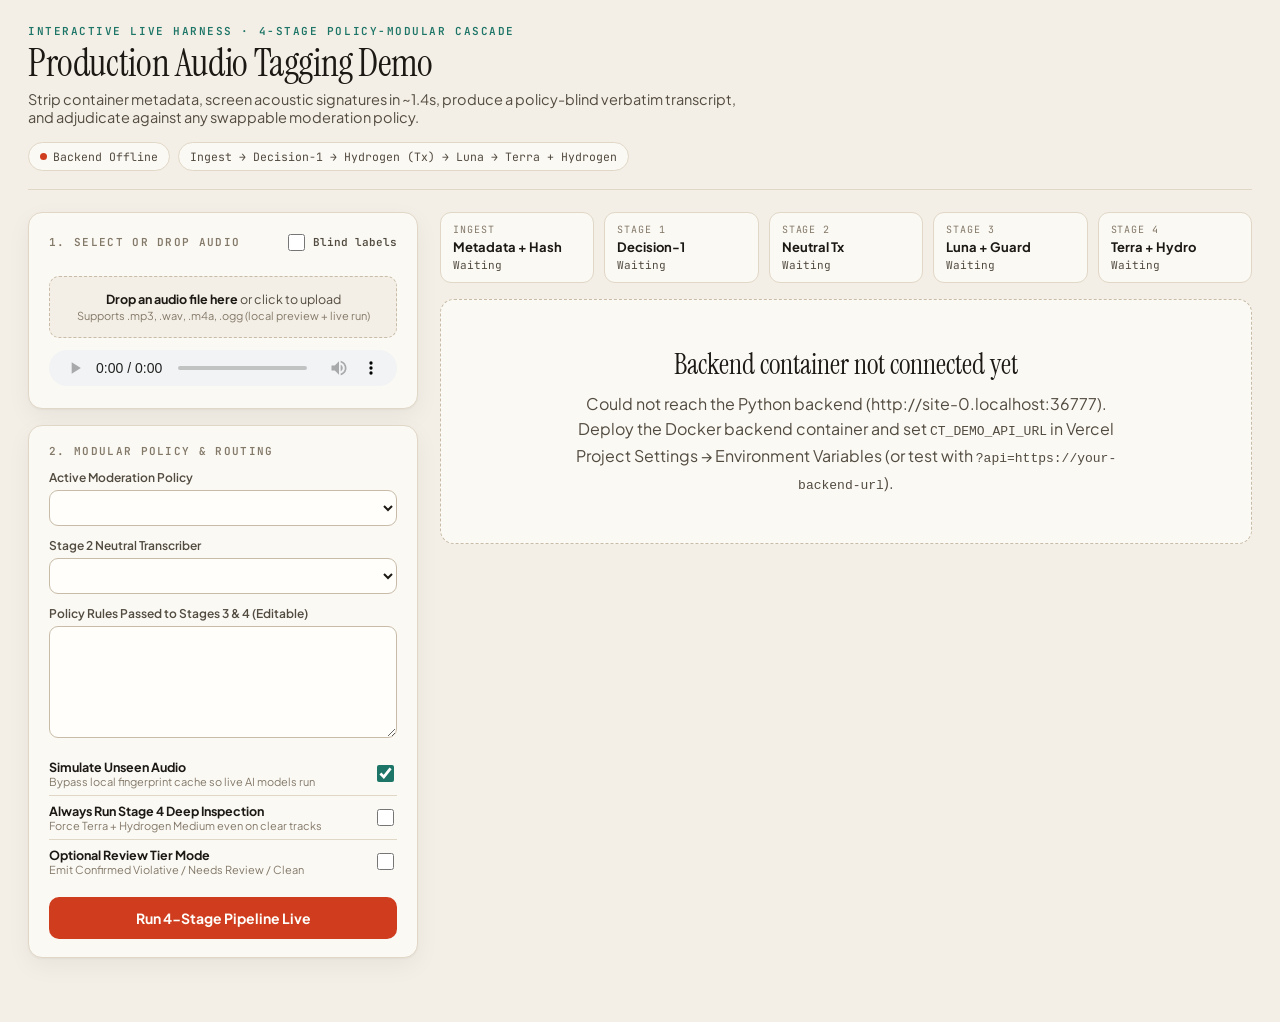
==== ct-demo/index.html @ a4f0abbc "Add /ct-demo live audio tagging UI and runtime API config endpoint" ====
<!doctype html>
<html lang="en">
<head>
<meta charset="utf-8" />
<meta name="viewport" content="width=device-width, initial-scale=1" />
<title>Live Demo · Policy-Modular Audio Tagging Pipeline</title>
<link rel="preconnect" href="https://fonts.googleapis.com">
<link rel="preconnect" href="https://fonts.gstatic.com" crossorigin>
<link href="https://fonts.googleapis.com/css2?family=Instrument+Serif:ital@0;1&family=Plus+Jakarta+Sans:wght@400;500;600;700;800&family=JetBrains+Mono:wght@400;500;600&display=swap" rel="stylesheet">
<style>
  :root {
    --paper: #f4efe6;
    --paper-deep: #ece4d7;
    --card: #fbf9f4;
    --card-soft: #f7f3eb;
    --ink: #1c1914;
    --ink-2: #524b40;
    --ink-3: #837969;
    --line: #e0d7c7;
    --line-strong: #c8bca8;
    --vermilion: #cf3d1e;
    --vermilion-soft: #fae9e4;
    --vermilion-line: #eab9ae;
    --forest: #246b43;
    --forest-soft: #e6f2eb;
    --forest-line: #b2d8c2;
    --amber: #b36600;
    --amber-soft: #fbf1df;
    --amber-line: #e9c993;
    --teal: #1d7567;
    --teal-soft: #e4f1ee;
    --teal-line: #aad1ca;
    --shadow: 0 1px 2px rgba(28,25,20,0.04), 0 8px 24px rgba(28,25,20,0.05);
    --radius: 14px;
    --mono: "JetBrains Mono", ui-monospace, SFMono-Regular, Menlo, monospace;
    --sans: "Plus Jakarta Sans", -apple-system, BlinkMacSystemFont, "Segoe UI", sans-serif;
    --serif: "Instrument Serif", Georgia, serif;
  }

  * { box-sizing: border-box; }
  html, body {
    margin: 0;
    padding: 0;
    background: var(--paper);
    color: var(--ink);
    font-family: var(--sans);
    -webkit-font-smoothing: antialiased;
  }

  .wrap {
    max-width: 1320px;
    margin: 0 auto;
    padding: 24px 28px 64px;
  }

  /* Header */
  header.hero {
    display: flex;
    flex-wrap: wrap;
    justify-content: space-between;
    align-items: flex-end;
    gap: 16px;
    padding-bottom: 18px;
    border-bottom: 1px solid var(--line);
    margin-bottom: 22px;
  }
  .kicker {
    font-family: var(--mono);
    font-size: 11px;
    letter-spacing: 0.14em;
    text-transform: uppercase;
    color: var(--teal);
    font-weight: 600;
    margin-bottom: 6px;
  }
  h1 {
    margin: 0;
    font-family: var(--serif);
    font-size: 38px;
    line-height: 1.04;
    font-weight: 400;
    letter-spacing: -0.01em;
    color: var(--ink);
  }
  .subtitle {
    margin: 6px 0 0;
    color: var(--ink-2);
    font-size: 14.5px;
    max-width: 720px;
  }
  .pill-row {
    display: flex;
    flex-wrap: wrap;
    gap: 8px;
    align-items: center;
  }
  .pill {
    display: inline-flex;
    align-items: center;
    gap: 6px;
    padding: 6px 11px;
    border-radius: 999px;
    background: var(--card);
    border: 1px solid var(--line);
    font-family: var(--mono);
    font-size: 11.5px;
    color: var(--ink-2);
  }
  .dot {
    width: 7px;
    height: 7px;
    border-radius: 50%;
    background: var(--forest);
  }

  /* Layout grid */
  .grid {
    display: grid;
    grid-template-columns: 390px 1fr;
    gap: 22px;
    align-items: start;
  }
  .grid > * { min-width: 0; }
  @media (max-width: 1024px) {
    .grid { grid-template-columns: 1fr; }
  }

  .card {
    background: var(--card);
    border: 1px solid var(--line);
    border-radius: var(--radius);
    box-shadow: var(--shadow);
    padding: 18px 20px;
  }
  .card + .card { margin-top: 16px; }
  .card-title {
    display: flex;
    justify-content: space-between;
    align-items: center;
    gap: 8px;
    margin: 0 0 12px;
    font-family: var(--mono);
    font-size: 11px;
    text-transform: uppercase;
    letter-spacing: 0.12em;
    color: var(--ink-3);
    font-weight: 600;
  }

  /* Presets list */
  .preset-list {
    display: flex;
    flex-direction: column;
    gap: 8px;
  }
  .preset-item {
    display: flex;
    flex-direction: column;
    gap: 4px;
    text-align: left;
    width: 100%;
    padding: 10px 12px;
    border-radius: 10px;
    background: var(--card-soft);
    border: 1px solid var(--line);
    cursor: pointer;
    transition: all 0.14s ease;
    font-family: var(--sans);
  }
  .preset-item:hover {
    border-color: var(--line-strong);
    background: #fffdf9;
  }
  .preset-item.active {
    background: #fffefb;
    border-color: var(--teal);
    box-shadow: 0 0 0 2px rgba(29,117,103,0.12);
  }
  .preset-top {
    display: flex;
    justify-content: space-between;
    align-items: center;
    gap: 8px;
  }
  .preset-title {
    font-size: 13.5px;
    font-weight: 700;
    color: var(--ink);
  }
  .preset-meta {
    font-size: 12px;
    color: var(--ink-2);
    line-height: 1.35;
  }
  .badge {
    display: inline-flex;
    align-items: center;
    padding: 2px 8px;
    border-radius: 999px;
    font-family: var(--mono);
    font-size: 10.5px;
    font-weight: 600;
    white-space: nowrap;
  }
  .badge-viol { background: var(--vermilion-soft); color: var(--vermilion); border: 1px solid var(--vermilion-line); }
  .badge-clean { background: var(--forest-soft); color: var(--forest); border: 1px solid var(--forest-line); }
  .badge-amber { background: var(--amber-soft); color: var(--amber); border: 1px solid var(--amber-line); }
  .badge-teal { background: var(--teal-soft); color: var(--teal); border: 1px solid var(--teal-line); }
  .badge-muted { background: var(--paper-deep); color: var(--ink-2); border: 1px solid var(--line); }

  /* Dropzone */
  .dropzone {
    margin-top: 10px;
    padding: 14px;
    border: 1.5px dashed var(--line-strong);
    border-radius: 10px;
    background: var(--paper);
    text-align: center;
    font-size: 12.5px;
    color: var(--ink-2);
    cursor: pointer;
    transition: border-color 0.14s ease, background 0.14s ease;
  }
  .dropzone.dragover {
    border-color: var(--teal);
    background: var(--teal-soft);
    color: var(--teal);
  }
  .dropzone strong { color: var(--ink); }

  audio {
    width: 100%;
    height: 36px;
    margin-top: 12px;
    border-radius: 8px;
  }

  /* Controls */
  .field { margin-top: 12px; }
  .field label.lbl {
    display: block;
    font-size: 12px;
    font-weight: 600;
    color: var(--ink-2);
    margin-bottom: 5px;
  }
  select, textarea, input[type="password"], input[type="url"] {
    width: 100%;
    font-family: var(--sans);
    font-size: 12.5px;
    color: var(--ink);
    background: #fffefb;
    border: 1px solid var(--line-strong);
    border-radius: 9px;
    padding: 8px 10px;
    outline: none;
  }
  select:focus, textarea:focus, input[type="password"]:focus, input[type="url"]:focus {
    border-color: var(--teal);
    box-shadow: 0 0 0 2px rgba(29,117,103,0.12);
  }
  .passcode-err {
    margin-top: 5px;
    font-size: 11.5px;
    color: var(--vermilion);
    display: none;
  }
  textarea {
    min-height: 112px;
    line-height: 1.45;
    resize: vertical;
  }

  .toggle-row {
    display: flex;
    justify-content: space-between;
    align-items: center;
    gap: 10px;
    padding: 7px 0;
    border-top: 1px solid var(--line);
    font-size: 12.5px;
  }
  .toggle-row:first-of-type { border-top: none; }
  .toggle-sub {
    display: block;
    font-size: 11px;
    color: var(--ink-3);
  }
  input[type="checkbox"] {
    width: 17px;
    height: 17px;
    accent-color: var(--teal);
    cursor: pointer;
    flex-shrink: 0;
  }

  .run-btn {
    margin-top: 14px;
    width: 100%;
    padding: 12px 16px;
    border: none;
    border-radius: 10px;
    background: var(--vermilion);
    color: #fffdf9;
    font-family: var(--sans);
    font-size: 14px;
    font-weight: 700;
    cursor: pointer;
    display: flex;
    justify-content: center;
    align-items: center;
    gap: 8px;
    transition: transform 0.08s ease, background 0.14s ease;
  }
  .run-btn:hover:not(:disabled) { background: #b83216; }
  .run-btn:active:not(:disabled) { transform: translateY(1px); }
  .run-btn:disabled { opacity: 0.6; cursor: wait; }

  /* Right pane: Rail + Results */
  .rail {
    display: grid;
    grid-template-columns: repeat(5, 1fr);
    gap: 10px;
    margin-bottom: 16px;
  }
  @media (max-width: 780px) {
    .rail { grid-template-columns: repeat(2, 1fr); }
  }
  .rail-step {
    background: var(--card);
    border: 1px solid var(--line);
    border-radius: 11px;
    padding: 10px 12px;
    transition: all 0.2s ease;
  }
  .rail-step.running {
    border-color: var(--teal);
    background: var(--teal-soft);
  }
  .rail-step.done {
    border-color: var(--forest-line);
    background: #fffefb;
  }
  .rail-step.escalated {
    border-color: var(--amber-line);
    background: var(--amber-soft);
  }
  .rail-step.skipped {
    opacity: 0.52;
  }
  .rail-k {
    font-family: var(--mono);
    font-size: 10px;
    text-transform: uppercase;
    letter-spacing: 0.09em;
    color: var(--ink-3);
  }
  .rail-v {
    margin-top: 3px;
    font-size: 13px;
    font-weight: 700;
    color: var(--ink);
  }
  .rail-m {
    margin-top: 3px;
    font-family: var(--mono);
    font-size: 11px;
    color: var(--ink-2);
  }

  /* Verdict Banner */
  .verdict-banner {
    border-radius: var(--radius);
    border: 1px solid var(--line);
    background: var(--card);
    padding: 18px 22px;
    margin-bottom: 16px;
    box-shadow: var(--shadow);
    display: flex;
    flex-wrap: wrap;
    justify-content: space-between;
    align-items: center;
    gap: 16px;
  }
  .verdict-banner.violative {
    background: var(--vermilion-soft);
    border-color: var(--vermilion-line);
  }
  .verdict-banner.clean {
    background: var(--forest-soft);
    border-color: var(--forest-line);
  }
  .verdict-banner.review {
    background: var(--amber-soft);
    border-color: var(--amber-line);
  }
  .verdict-tag {
    font-family: var(--serif);
    font-size: 36px;
    line-height: 1;
    margin: 2px 0 4px;
  }
  .verdict-banner.violative .verdict-tag { color: var(--vermilion); }
  .verdict-banner.clean .verdict-tag { color: var(--forest); }
  .verdict-banner.review .verdict-tag { color: var(--amber); }

  .verdict-metrics {
    display: flex;
    gap: 18px;
    flex-wrap: wrap;
  }
  .metric-box {
    background: rgba(255,253,249,0.82);
    border: 1px solid var(--line);
    border-radius: 10px;
    padding: 8px 13px;
  }
  .metric-k {
    font-family: var(--mono);
    font-size: 10px;
    text-transform: uppercase;
    letter-spacing: 0.08em;
    color: var(--ink-3);
  }
  .metric-v {
    margin-top: 2px;
    font-family: var(--mono);
    font-size: 15px;
    font-weight: 600;
    color: var(--ink);
  }

  /* Stage cards */
  .stage-grid {
    display: grid;
    grid-template-columns: 1fr;
    gap: 14px;
  }
  .stage-grid > * { min-width: 0; }
  .stage-slot:empty { display: none; }
  .stage-head {
    display: flex;
    justify-content: space-between;
    align-items: center;
    gap: 10px;
    margin-bottom: 10px;
  }
  .stage-title {
    font-size: 15px;
    font-weight: 700;
    margin: 0;
  }
  .stage-meta {
    font-family: var(--mono);
    font-size: 11.5px;
    color: var(--ink-2);
  }

  .kv-row {
    display: flex;
    flex-wrap: wrap;
    gap: 8px;
    margin-bottom: 10px;
  }
  .kv-chip {
    background: var(--paper);
    border: 1px solid var(--line);
    border-radius: 8px;
    padding: 5px 10px;
    font-family: var(--mono);
    font-size: 11.5px;
    color: var(--ink-2);
  }
  .kv-chip strong { color: var(--ink); }

  /* Probability bars */
  .bar-list { display: flex; flex-direction: column; gap: 7px; }
  .bar-row {
    display: grid;
    grid-template-columns: 150px 1fr 48px;
    align-items: center;
    gap: 10px;
    font-size: 12px;
  }
  .bar-track {
    height: 9px;
    background: var(--paper-deep);
    border-radius: 999px;
    overflow: hidden;
  }
  .bar-fill {
    height: 100%;
    border-radius: 999px;
    background: var(--teal);
    transition: width 0.3s ease;
  }
  .bar-fill.danger { background: var(--vermilion); }
  .bar-fill.safe { background: var(--forest); }
  .bar-val { font-family: var(--mono); font-size: 11.5px; text-align: right; color: var(--ink-2); }

  /* Transcript columns */
  .tx-cols {
    display: grid;
    grid-template-columns: 1fr 1fr;
    gap: 12px;
  }
  .tx-cols > * { min-width: 0; }
  @media (max-width: 780px) {
    .tx-cols { grid-template-columns: 1fr; }
  }
  .tx-box {
    background: var(--paper);
    border: 1px solid var(--line);
    border-radius: 10px;
    padding: 12px;
    font-size: 13px;
    line-height: 1.55;
    white-space: pre-wrap;
    overflow-wrap: anywhere;
    word-break: break-word;
    max-height: 320px;
    overflow-y: auto;
    overflow-x: hidden;
    scrollbar-gutter: stable;
    scrollbar-width: thin;
    scrollbar-color: var(--line-strong) transparent;
  }
  .tx-box.expanded {
    max-height: none;
  }
  .tx-box:focus {
    outline: 2px solid var(--teal);
    outline-offset: 1px;
  }
  .tx-box::-webkit-scrollbar { width: 8px; }
  .tx-box::-webkit-scrollbar-track { background: transparent; }
  .tx-box::-webkit-scrollbar-thumb {
    background: var(--line-strong);
    border-radius: 999px;
    border: 2px solid transparent;
    background-clip: content-box;
  }
  .tx-box::-webkit-scrollbar-thumb:hover {
    background: var(--ink-3);
    border: 2px solid transparent;
    background-clip: content-box;
  }
  .tx-toggle-btn {
    margin-left: auto;
    padding: 3px 9px;
    border-radius: 999px;
    border: 1px solid var(--line-strong);
    background: var(--card-soft);
    color: var(--ink-2);
    font-family: var(--mono);
    font-size: 10.5px;
    font-weight: 600;
    cursor: pointer;
  }
  .tx-toggle-btn:hover {
    border-color: var(--teal);
    color: var(--teal);
  }
  .tx-label {
    font-family: var(--mono);
    font-size: 10.5px;
    text-transform: uppercase;
    letter-spacing: 0.08em;
    color: var(--ink-3);
    margin-bottom: 6px;
  }
  .intro-box {
    background: var(--amber-soft);
    border: 1px solid var(--amber-line);
    border-radius: 9px;
    padding: 9px 12px;
    font-size: 12.5px;
    margin-bottom: 10px;
  }

  /* Two-col Stage 4 */
  .s4-cols {
    display: grid;
    grid-template-columns: 1fr 1fr;
    gap: 12px;
  }
  @media (max-width: 780px) {
    .s4-cols { grid-template-columns: 1fr; }
  }
  .subpanel {
    background: var(--paper);
    border: 1px solid var(--line);
    border-radius: 10px;
    padding: 12px 14px;
  }
  .subpanel h4 {
    margin: 0 0 6px;
    font-size: 13px;
    display: flex;
    justify-content: space-between;
    align-items: center;
  }
  .evidence {
    font-size: 13px;
    line-height: 1.5;
    color: var(--ink-2);
    margin: 6px 0 0;
  }
  .empty-state {
    background: var(--card);
    border: 1px dashed var(--line-strong);
    border-radius: var(--radius);
    padding: 46px 28px;
    text-align: center;
    color: var(--ink-2);
  }
  .empty-state h3 {
    margin: 0 0 8px;
    font-family: var(--serif);
    font-size: 28px;
    font-weight: 400;
    color: var(--ink);
  }
  .spinner {
    width: 14px;
    height: 14px;
    border: 2px solid rgba(255,255,255,0.4);
    border-top-color: #fff;
    border-radius: 50%;
    animation: spin 0.7s linear infinite;
  }
  @keyframes spin { to { transform: rotate(360deg); } }
</style>
</head>
<body>
<div class="wrap">
  <header class="hero">
    <div>
      <div class="kicker">Interactive Live Harness · 4-Stage Policy-Modular Cascade</div>
      <h1>Production Audio Tagging Demo</h1>
      <p class="subtitle">
        Strip container metadata, screen acoustic signatures in ~1.4s, produce a policy-blind verbatim transcript, and adjudicate against any swappable moderation policy.
      </p>
    </div>
    <div class="pill-row">
      <span class="pill"><span class="dot" id="apiStatusDot" style="background:var(--amber);"></span> <span id="apiStatusText">Connecting...</span></span>
      <span class="pill">Ingest &rarr; Decision-1 &rarr; Hydrogen (Tx) &rarr; Luna &rarr; Terra + Hydrogen</span>
    </div>
  </header>

  <div class="grid">
    <!-- Left Controls -->
    <aside>
      <div class="card">
        <div class="card-title">
          <span>1. Select or Drop Audio</span>
          <label style="display:inline-flex;align-items:center;gap:5px;text-transform:none;letter-spacing:0;font-weight:600;cursor:pointer;color:var(--ink-2);">
            <input type="checkbox" id="blindToggle" /> Blind labels
          </label>
        </div>
        <div id="presetList" class="preset-list"></div>

        <div id="dropzone" class="dropzone">
          <strong>Drop an audio file here</strong> or click to upload<br/>
          <span style="font-size:11px;color:var(--ink-3);">Supports .mp3, .wav, .m4a, .ogg (local preview + live run)</span>
          <input id="fileInput" type="file" accept=".mp3,.wav,.m4a,.ogg,audio/*" style="display:none" />
        </div>
        <div id="selectedFileNote" style="margin-top:8px;font-family:var(--mono);font-size:11px;color:var(--teal);display:none;"></div>

        <audio id="player" controls preload="metadata"></audio>
      </div>

      <div class="card">
        <div class="card-title"><span>2. Modular Policy &amp; Routing</span></div>

        <div class="field" style="margin-top:0;">
          <label class="lbl" for="policySelect">Active Moderation Policy</label>
          <select id="policySelect"></select>
        </div>

        <div class="field">
          <label class="lbl" for="transcriberSelect">Stage 2 Neutral Transcriber</label>
          <select id="transcriberSelect"></select>
        </div>

        <div class="field">
          <label class="lbl" for="policyRules">Policy Rules Passed to Stages 3 &amp; 4 (Editable)</label>
          <textarea id="policyRules"></textarea>
        </div>

        <div style="margin-top:10px;">
          <div class="toggle-row">
            <div>
              <strong>Simulate Unseen Audio</strong>
              <span class="toggle-sub">Bypass local fingerprint cache so live AI models run</span>
            </div>
            <input type="checkbox" id="skipRepost" checked />
          </div>
          <div class="toggle-row">
            <div>
              <strong>Always Run Stage 4 Deep Inspection</strong>
              <span class="toggle-sub">Force Terra + Hydrogen Medium even on clear tracks</span>
            </div>
            <input type="checkbox" id="forceStage4" />
          </div>
          <div class="toggle-row">
            <div>
              <strong>Optional Review Tier Mode</strong>
              <span class="toggle-sub">Emit Confirmed Violative / Needs Review / Clean</span>
            </div>
            <input type="checkbox" id="tieredMode" />
          </div>
        </div>

        <div id="passcodeBox" class="field" style="display:none;margin-top:12px;">
          <label class="lbl" for="passcodeInput">Demo Access Passcode</label>
          <input id="passcodeInput" type="password" autocomplete="current-password" placeholder="Enter passcode to run live AI stages" />
          <div id="passcodeError" class="passcode-err"></div>
        </div>

        <button id="runBtn" class="run-btn">
          <span id="runBtnText">Run 4-Stage Pipeline Live</span>
        </button>
      </div>
    </aside>

    <!-- Right Live Execution & Results -->
    <main>
      <div class="rail" id="stageRail">
        <div class="rail-step" id="rail-ingest"><div class="rail-k">Ingest</div><div class="rail-v">Metadata + Hash</div><div class="rail-m">Waiting</div></div>
        <div class="rail-step" id="rail-stage1"><div class="rail-k">Stage 1</div><div class="rail-v">Decision-1</div><div class="rail-m">Waiting</div></div>
        <div class="rail-step" id="rail-stage2"><div class="rail-k">Stage 2</div><div class="rail-v">Neutral Tx</div><div class="rail-m">Waiting</div></div>
        <div class="rail-step" id="rail-stage3"><div class="rail-k">Stage 3</div><div class="rail-v">Luna + Guard</div><div class="rail-m">Waiting</div></div>
        <div class="rail-step" id="rail-stage4"><div class="rail-k">Stage 4</div><div class="rail-v">Terra + Hydro</div><div class="rail-m">Waiting</div></div>
      </div>

      <div id="verdictMount"></div>

      <div id="resultsMount">
        <div class="empty-state">
          <h3>Ready to inspect a track live</h3>
          <p style="max-width:520px;margin:0 auto;line-height:1.55;">
            Pick one of the benchmark stress tests on the left—such as the <strong>French Choir Trap</strong>, <strong>Gentle Opening &rarr; Late Verse</strong>, or <strong>Uyghur Devotional Trap</strong>—or upload your own audio, then click <strong>Run 4-Stage Pipeline Live</strong>.
          </p>
        </div>
      </div>
    </main>
  </div>
</div>

<script>
const state = {
  apiBase: '',
  passcodeRequired: false,
  presets: [],
  policies: {},
  selectedPresetId: null,
  uploadedFile: null,
  uploadedBlobUrl: null,
  blindLabels: false,
  running: false,
  pollTimer: null,
  startTs: 0,
  slotCache: {},
  txExpanded: false,
};

const els = {
  presetList: document.getElementById('presetList'),
  blindToggle: document.getElementById('blindToggle'),
  dropzone: document.getElementById('dropzone'),
  fileInput: document.getElementById('fileInput'),
  selectedFileNote: document.getElementById('selectedFileNote'),
  player: document.getElementById('player'),
  policySelect: document.getElementById('policySelect'),
  transcriberSelect: document.getElementById('transcriberSelect'),
  policyRules: document.getElementById('policyRules'),
  skipRepost: document.getElementById('skipRepost'),
  forceStage4: document.getElementById('forceStage4'),
  tieredMode: document.getElementById('tieredMode'),
  passcodeBox: document.getElementById('passcodeBox'),
  passcodeInput: document.getElementById('passcodeInput'),
  passcodeError: document.getElementById('passcodeError'),
  runBtn: document.getElementById('runBtn'),
  runBtnText: document.getElementById('runBtnText'),
  apiStatusDot: document.getElementById('apiStatusDot'),
  apiStatusText: document.getElementById('apiStatusText'),
  verdictMount: document.getElementById('verdictMount'),
  resultsMount: document.getElementById('resultsMount'),
};

function apiUrl(path) {
  return (state.apiBase || '') + path;
}

function setPasscodeError(msg) {
  if (!msg) {
    els.passcodeError.textContent = '';
    els.passcodeError.style.display = 'none';
  } else {
    els.passcodeError.textContent = msg;
    els.passcodeError.style.display = 'block';
  }
}

async function resolveApiBase() {
  const qp = new URLSearchParams(window.location.search).get('api');
  if (qp && /^https?:\/\//i.test(qp.trim())) {
    return qp.trim().replace(/\/+$/, '');
  }
  try {
    const r = await fetch('/api/ct-demo-config', { cache: 'no-store' });
    if (r.ok) {
      const cfg = await r.json();
      if (cfg && typeof cfg.apiBase === 'string' && cfg.apiBase.trim()) {
        return cfg.apiBase.trim().replace(/\/+$/, '');
      }
    }
  } catch (_) {
    // Fallback to same origin when running locally
  }
  return '';
}

function esc(s) {
  return String(s ?? '').replace(/[&<>"']/g, c => ({'&':'&amp;','<':'&lt;','>':'&gt;','"':'&quot;',"'":'&#39;'}[c]));
}

function fmtUsd(v) {
  const n = Number(v || 0);
  if (n === 0) return '$0.00';
  if (n < 0.01) return '$' + n.toFixed(5);
  return '$' + n.toFixed(4);
}

function fmtTxText(v) {
  if (Array.isArray(v)) return v.join('\n') || '[NO LYRICS]';
  const s = String(v ?? '').trim();
  return s || '[NO LYRICS]';
}

const SLOT_ORDER = ['error', 'stage4', 'stage3', 'stage2', 'stage1', 'ingest'];

function ensureResultSlots() {
  if (!els.resultsMount.querySelector('.stage-grid')) {
    state.slotCache = {};
    els.resultsMount.innerHTML = `<div class="stage-grid">${SLOT_ORDER.map(s => `<div class="stage-slot" data-slot="${s}"></div>`).join('')}</div>`;
  }
}

function updateSlot(name, html) {
  const next = html || '';
  if (state.slotCache[name] === next) return;
  const el = els.resultsMount.querySelector(`.stage-slot[data-slot="${name}"]`);
  if (!el) return;
  el.innerHTML = next;
  state.slotCache[name] = next;
}

function renderPresets() {
  els.presetList.innerHTML = '';
  state.presets.forEach((p, idx) => {
    const btn = document.createElement('button');
    btn.type = 'button';
    btn.className = 'preset-item' + (!state.uploadedFile && state.selectedPresetId === p.id ? ' active' : '');
    const title = state.blindLabels ? `Sample Track #${idx + 1} (${p.language})` : p.title;
    const desc = state.blindLabels ? 'Blind mode enabled — metadata & ground-truth hidden until verdict' : p.description;
    let badgeHtml = '';
    if (!state.blindLabels) {
      badgeHtml = p.expected === 'Violative'
        ? '<span class="badge badge-viol">Violative</span>'
        : '<span class="badge badge-clean">Clean</span>';
    } else {
      badgeHtml = `<span class="badge badge-muted">${esc(p.language)}</span>`;
    }
    btn.innerHTML = `
      <div class="preset-top">
        <span class="preset-title">${esc(title)}</span>
        ${badgeHtml}
      </div>
      <div class="preset-meta">${esc(desc)}</div>
    `;
    btn.addEventListener('click', () => selectPreset(p.id));
    els.presetList.appendChild(btn);
  });
}

function selectPreset(id) {
  state.selectedPresetId = id;
  state.uploadedFile = null;
  if (state.uploadedBlobUrl) {
    URL.revokeObjectURL(state.uploadedBlobUrl);
    state.uploadedBlobUrl = null;
  }
  els.selectedFileNote.style.display = 'none';
  els.player.src = apiUrl(`/api/audio?id=${encodeURIComponent(id)}`);
  renderPresets();
}

function handleUploadedFile(file) {
  if (!file) return;
  state.uploadedFile = file;
  state.selectedPresetId = null;
  if (state.uploadedBlobUrl) URL.revokeObjectURL(state.uploadedBlobUrl);
  state.uploadedBlobUrl = URL.createObjectURL(file);
  els.player.src = state.uploadedBlobUrl;
  els.selectedFileNote.textContent = `Uploaded file ready: ${file.name} (${(file.size / 1024 / 1024).toFixed(2)} MB)`;
  els.selectedFileNote.style.display = 'block';
  renderPresets();
}

function setRailState(stepId, cls, metricText) {
  const el = document.getElementById('rail-' + stepId);
  if (!el) return;
  el.className = 'rail-step' + (cls ? ' ' + cls : '');
  el.querySelector('.rail-m').textContent = metricText;
}

function resetRail() {
  setRailState('ingest', 'running', 'Running...');
  setRailState('stage1', '', 'Queued');
  setRailState('stage2', '', 'Queued');
  setRailState('stage3', '', 'Queued');
  setRailState('stage4', '', 'Queued');
}

function renderJob(job) {
  const stages = job.stages || {};
  const final = job.final || null;

  // Update Rail
  if (stages.ingest) {
    const ing = stages.ingest;
    if (ing.status === 'repost_hit') {
      setRailState('ingest', 'done', `Hit · ${ing.elapsed_ms}ms · $0`);
    } else if (ing.elapsed_sec !== undefined) {
      setRailState('ingest', 'done', `${ing.elapsed_sec}s · Uploaded`);
    } else {
      setRailState('ingest', 'running', `Uploading...`);
    }
  }
  if (stages.stage1) {
    const s1 = stages.stage1;
    setRailState('stage1', 'done', `${s1.elapsed_sec}s · ${fmtUsd(s1.cost_usd)}`);
    if (s1.cleared_early) {
      setRailState('stage2', 'skipped', 'Early clear');
      setRailState('stage3', 'skipped', 'Early clear');
      setRailState('stage4', 'skipped', 'Early clear');
    } else if (!stages.stage2 && !final) {
      setRailState('stage2', 'running', 'Transcribing...');
    }
  } else if (stages.ingest && stages.ingest.elapsed_sec !== undefined && !final) {
    setRailState('stage1', 'running', 'Screening...');
  } else if (final && stages.ingest && stages.ingest.status === 'repost_hit') {
    ['stage1','stage2','stage3','stage4'].forEach(k => setRailState(k, 'skipped', 'Cached'));
  }

  if (stages.stage2) {
    const s2 = stages.stage2;
    setRailState('stage2', 'done', `${s2.elapsed_sec}s · ${fmtUsd(s2.cost_usd)}`);
    if (!stages.stage3 && !final) setRailState('stage3', 'running', 'Judging...');
  }
  if (stages.stage3) {
    const s3 = stages.stage3;
    const r3 = s3.result || {};
    setRailState('stage3', s3.escalate_stage4 ? 'escalated' : 'done', `Score ${r3.risk_score ?? 0} · ${s3.elapsed_sec}s`);
    if (s3.escalate_stage4 && !stages.stage4 && !final) {
      setRailState('stage4', 'running', 'Parallel eval...');
    } else if (!s3.escalate_stage4) {
      setRailState('stage4', 'skipped', 'Not needed');
    }
  }
  if (stages.stage4) {
    const s4 = stages.stage4;
    const t = s4.terra || {};
    const h = s4.hydrogen || {};
    const s4Cost = Number(t.cost_usd || 0) + Number(h.cost_usd || 0);
    const s4Lat = s4.elapsed_sec !== undefined ? s4.elapsed_sec : Math.max(Number(t.elapsed_sec || 0), Number(h.elapsed_sec || 0)).toFixed(2);
    setRailState('stage4', 'done', `${s4Lat}s · ${fmtUsd(s4Cost)}`);
  }

  // Final Banner
  if (final) {
    const cls = final.tag === 'Violative' || final.tag === 'Confirmed Violative'
      ? 'violative'
      : (final.tag === 'Needs Review' ? 'review' : 'clean');
    const per1k = (Number(final.total_cost_usd || 0) * 1000).toFixed(2);
    const retryNote = final.retries > 0 ? `<div class="metric-box"><div class="metric-k">API Retries</div><div class="metric-v" style="color:var(--amber);">${final.retries}</div></div>` : '';
    els.verdictMount.innerHTML = `
      <div class="verdict-banner ${cls}">
        <div>
          <div class="kicker" style="margin-bottom:2px;color:inherit;opacity:0.8;">${esc(final.resolved_at)}</div>
          <div class="verdict-tag">${esc(final.tag)}</div>
          <div style="font-size:13.5px;color:var(--ink-2);max-width:600px;">${esc(final.summary)}</div>
        </div>
        <div class="verdict-metrics">
          <div class="metric-box"><div class="metric-k">Total Latency</div><div class="metric-v">${esc(final.elapsed_sec)}s</div></div>
          <div class="metric-box"><div class="metric-k">This Track Cost</div><div class="metric-v">${fmtUsd(final.total_cost_usd)}</div></div>
          <div class="metric-box" title="Cost per 1,000 tracks if every track took this exact stage path (blended cascade is ~$1.28/1k)"><div class="metric-k">If 100% Same Path / 1k</div><div class="metric-v">$${per1k}</div></div>
          ${retryNote}
        </div>
      </div>
    `;
  } else {
    const sec = ((Date.now() - state.startTs) / 1000).toFixed(1);
    els.verdictMount.innerHTML = `
      <div class="verdict-banner">
        <div>
          <div class="kicker" style="margin-bottom:2px;">Pipeline Running Live...</div>
          <div class="verdict-tag" style="font-size:26px;">Inspecting stripped audio stream</div>
          <div style="font-size:13px;color:var(--ink-2);">Executing cascade stages sequentially and streaming intermediate artifacts below.</div>
        </div>
        <div class="verdict-metrics">
          <div class="metric-box"><div class="metric-k">Elapsed</div><div class="metric-v">${sec}s</div></div>
        </div>
      </div>
    `;
  }

  // Build persistent per-stage slot HTML so polling never resets scrollTop in live cards
  const slotHtml = { error: '', stage4: '', stage3: '', stage2: '', stage1: '', ingest: '' };

  if (stages.stage4) {
    const s4 = stages.stage4;
    const t = s4.terra || {};
    const tr = t.result || {};
    const h = s4.hydrogen;
    const hr = h ? (h.result || {}) : {};
    const s4Cost = Number(t.cost_usd || 0) + Number((h && h.cost_usd) || 0);
    const tBadge = tr.verdict === 'relevant' ? '<span class="badge badge-viol">Violative</span>' : '<span class="badge badge-clean">Clean</span>';
    const reasonsRow = (s4.reasons && s4.reasons.length)
      ? `<div class="kv-row">${s4.reasons.map(r => `<span class="badge badge-amber">${esc(r)}</span>`).join('')}</div>`
      : '';
    let hHtml = '<div class="subpanel"><h4>Gemini 4 Hydrogen (Audio) <span class="badge badge-muted">Skipped</span></h4><p class="evidence">Terra resolved with clear confidence and no rare-language acoustic fallback was required.</p></div>';
    if (h) {
      const hBadge = hr.verdict === 'relevant' ? '<span class="badge badge-viol">Violative</span>' : '<span class="badge badge-clean">Clean</span>';
      hHtml = `
        <div class="subpanel">
          <h4><span>Gemini 4 Hydrogen · Direct Audio</span>${hBadge}</h4>
          <div class="kv-row" style="margin-bottom:6px;">
            <span class="kv-chip">Confidence: <strong>${esc(hr.confidence_score ?? '—')}%</strong></span>
            <span class="kv-chip">Lang: <strong>${esc(hr.detected_language || '—')}</strong></span>
            <span class="kv-chip">${esc(h.elapsed_sec)}s · ${fmtUsd(h.cost_usd)}</span>
          </div>
          <p class="evidence">${esc(hr.evidence || '')}</p>
        </div>
      `;
    }
    slotHtml.stage4 = `
      <section class="card">
        <div class="stage-head">
          <h3 class="stage-title">Stage 4 · Deep Escalation &amp; Direct Audio Verification ${s4.parallel ? '(Parallel)' : ''}</h3>
          <span class="stage-meta">${esc(s4.elapsed_sec ?? '')}s wall · Cost ${fmtUsd(s4Cost)}</span>
        </div>
        ${reasonsRow}
        <div class="s4-cols">
          <div class="subpanel">
            <h4><span>GPT-6.1 Terra · Deep Policy Judge</span>${tBadge}</h4>
            <div class="kv-row" style="margin-bottom:6px;">
              <span class="kv-chip">Risk Score: <strong>${esc(tr.risk_score ?? 0)}/100</strong></span>
              <span class="kv-chip">${esc(t.elapsed_sec)}s · ${fmtUsd(t.cost_usd)}</span>
            </div>
            <p class="evidence">${esc(tr.evidence || tr.subcategory || '')}</p>
          </div>
          ${hHtml}
        </div>
      </section>
    `;
  }

  if (stages.stage3) {
    const s3 = stages.stage3;
    const r3 = s3.result || {};
    const g = s3.entity_guard || {};
    const vBadge = r3.verdict === 'relevant' ? '<span class="badge badge-viol">Violative</span>' : '<span class="badge badge-clean">Clean</span>';
    let gBadge = '<span class="badge badge-muted">No Entity Attributed</span>';
    if (g.verified === false) {
      gBadge = `<span class="badge badge-amber">Entity Guard Flagged Hallucination: ${esc(g.claimed)}</span>`;
    } else if (g.claimed) {
      gBadge = `<span class="badge badge-teal">Entity Guard Verified: ${esc(g.claimed)}</span>`;
    }
    const reasonBadges = (s3.escalation_reasons || []).map(r => `<span class="badge badge-amber">${esc(r)}</span>`).join('');
    slotHtml.stage3 = `
      <section class="card">
        <div class="stage-head">
          <h3 class="stage-title">Stage 3 · Primary Policy Judge (${esc(s3.model)})</h3>
          <span class="stage-meta">${esc(s3.elapsed_sec)}s · ${esc(s3.input_tokens)} in / ${esc(s3.output_tokens)} out · ${fmtUsd(s3.cost_usd)}</span>
        </div>
        <div class="kv-row">
          ${vBadge}
          ${gBadge}
          <span class="kv-chip">Risk Score: <strong>${esc(r3.risk_score ?? 0)}/100</strong></span>
          <span class="kv-chip">Subcategory: <strong>${esc(r3.subcategory || 'none')}</strong></span>
          ${reasonBadges}
        </div>
        <p class="evidence">${esc(r3.evidence || '')}</p>
      </section>
    `;
  }

  if (stages.stage2) {
    const s2 = stages.stage2;
    const tx = s2.transcript || {};
    const txLangs = Array.isArray(tx.languages_present) && tx.languages_present.length
      ? tx.languages_present.join(' + ')
      : (tx.detected_language || '—');
    const introHtml = tx.spoken_intro
      ? `<div class="intro-box"><strong>Spoken Intro Detected:</strong> ${esc(tx.spoken_intro)}</div>`
      : '';
    const expCls = state.txExpanded ? ' expanded' : '';
    const expLabel = state.txExpanded ? 'Collapse Box' : 'Expand Full Lyrics';
    slotHtml.stage2 = `
      <section class="card">
        <div class="stage-head">
          <h3 class="stage-title">Stage 2 · Policy-Blind Neutral Verbatim Transcription (${esc(s2.model)})</h3>
          <span class="stage-meta">${esc(s2.elapsed_sec)}s · ${esc(s2.audio_tokens || s2.input_tokens)} aud + ${esc(s2.output_tokens)} out · ${fmtUsd(s2.cost_usd)}</span>
        </div>
        <div class="kv-row">
          <span class="kv-chip">Languages: <strong>${esc(txLangs)}</strong></span>
          <span class="kv-chip">Vocal Mode: <strong>${esc(tx.vocal_mode)}</strong></span>
          <span class="kv-chip">Lyric Clarity: <strong>${esc(tx.lyric_clarity)}</strong></span>
          <span class="badge badge-teal">Zero Policy Terms Seen</span>
          ${s2.hedged ? '<span class="badge badge-amber">Tail Hedge Failover</span>' : ''}
          <button type="button" class="tx-toggle-btn">${expLabel}</button>
        </div>
        ${introHtml}
        <div class="tx-cols">
          <div>
            <div class="tx-label">Verbatim Original Script</div>
            <div class="tx-box${expCls}" tabindex="0">${esc(fmtTxText(tx.verbatim_original))}</div>
          </div>
          <div>
            <div class="tx-label">Literal English Translation</div>
            <div class="tx-box${expCls}" tabindex="0">${esc(fmtTxText(tx.literal_english))}</div>
          </div>
        </div>
      </section>
    `;
  }

  if (stages.stage1) {
    const s1 = stages.stage1;
    const sc = s1.scores_pct || {};
    const bars = [
      ['direct_relevant', 'Direct Relevant', sc.direct_relevant, true],
      ['violent_jihad', 'Violent Jihad Lyrics', sc.violent_jihad, true],
      ['terror_group', 'Terror Group Named', sc.terror_group, true],
      ['media_wing_intro', 'Media-Wing Intro', sc.media_wing_intro, true],
      ['safe_exception', 'Safe Exception', sc.safe_exception, false],
    ];
    const barHtml = bars.map(([, label, val, isDanger]) => {
      const pct = Math.max(0, Math.min(100, Number(val || 0)));
      const fillCls = isDanger ? (pct >= 35 ? 'danger' : '') : 'safe';
      return `
        <div class="bar-row">
          <span>${esc(label)}</span>
          <div class="bar-track"><div class="bar-fill ${fillCls}" style="width:${pct}%"></div></div>
          <span class="bar-val">${pct.toFixed(1)}%</span>
        </div>
      `;
    }).join('');
    slotHtml.stage1 = `
      <section class="card">
        <div class="stage-head">
          <h3 class="stage-title">Stage 1 · Fast Acoustic Screen (${esc(s1.model)})</h3>
          <span class="stage-meta">${esc(s1.elapsed_sec)}s · ${esc(s1.input_tokens)} in / 0 out · ${fmtUsd(s1.cost_usd)}</span>
        </div>
        <div class="kv-row">
          <span class="kv-chip">Detected Lang: <strong>${esc(s1.detected_language)}</strong></span>
          <span class="kv-chip">Vocal Mode: <strong>${esc(s1.vocal_mode)}</strong></span>
          ${s1.cleared_early ? '<span class="badge badge-clean">Early Cleared (Saved Stages 2–4)</span>' : '<span class="badge badge-amber">Escalated to Stage 2 Transcription</span>'}
        </div>
        <div class="bar-list">${barHtml}</div>
      </section>
    `;
  }

  if (stages.ingest) {
    const ing = stages.ingest;
    const aud = ing.metadata_audit || {};
    const statusBadge = ing.status === 'repost_hit'
      ? `<span class="badge badge-clean">Cache Hit · ${esc(ing.policy_action)} (${Math.round((ing.match_ratio || 0) * 100)}% aligned)</span>`
      : '<span class="badge badge-muted">Cache Bypassed · Live AI Path</span>';
    const timingLabel = ing.elapsed_sec !== undefined
      ? `${esc(ing.elapsed_sec)}s (norm ${esc(ing.transcode_sec || 0)}s + up ${esc(ing.upload_sec || 0)}s)`
      : `${esc(ing.elapsed_ms)} ms`;
    const normChip = aud.normalized_format === 'm4a_24k_mono_48k'
      ? `<span class="kv-chip">Normalized (24k mono): <strong>${(Number(aud.normalized_bytes || 0) / 1024 / 1024).toFixed(2)} MB</strong></span>`
      : `<span class="kv-chip">Clean Payload: <strong>${(Number(aud.clean_bytes || 0) / 1024 / 1024).toFixed(2)} MB</strong></span>`;
    slotHtml.ingest = `
      <section class="card">
        <div class="stage-head">
          <h3 class="stage-title">Ingest · Metadata Sanitization, Normalization &amp; Upload</h3>
          <span class="stage-meta">${timingLabel} · $0.00</span>
        </div>
        <div class="kv-row">
          ${statusBadge}
          <span class="kv-chip">Stripped Metadata: <strong>${Number(aud.stripped_bytes || 0).toLocaleString()} bytes</strong></span>
          ${normChip}
          <span class="kv-chip">ID3v2: <strong>${aud.had_id3v2 ? 'Removed' : 'None'}</strong> · ID3v1: <strong>${aud.had_id3v1 ? 'Removed' : 'None'}</strong></span>
        </div>
      </section>
    `;
  }

  if (job.error) {
    slotHtml.error = `
      <section class="card" style="border-color:var(--vermilion-line);background:var(--vermilion-soft);">
        <h3 class="stage-title" style="color:var(--vermilion);">Pipeline Error</h3>
        <p class="evidence" style="color:var(--ink);">${esc(job.error)}</p>
      </section>
    `;
  }

  if (SLOT_ORDER.some(k => slotHtml[k])) {
    ensureResultSlots();
    SLOT_ORDER.forEach(k => updateSlot(k, slotHtml[k]));
  }
}

async function runPipeline() {
  if (state.running) return;
  if (!state.uploadedFile && !state.selectedPresetId) return;

  const passcode = (els.passcodeInput.value || '').trim();
  if (state.passcodeRequired && !passcode) {
    setPasscodeError('Please enter the demo access passcode to run live AI stages.');
    els.passcodeInput.focus();
    return;
  }
  setPasscodeError('');

  if (state.pollTimer) {
    clearTimeout(state.pollTimer);
    state.pollTimer = null;
  }
  state.running = true;
  state.startTs = Date.now();
  state.slotCache = {};
  els.runBtn.disabled = true;
  els.runBtnText.innerHTML = '<span class="spinner"></span> Running live stages...';
  resetRail();
  els.resultsMount.innerHTML = '';
  ensureResultSlots();

  const authHeaders = passcode ? { 'X-Demo-Passcode': passcode } : {};

  try {
    let resp;
    if (state.uploadedFile) {
      const fd = new FormData();
      fd.append('file', state.uploadedFile, state.uploadedFile.name);
      fd.append('skip_repost', els.skipRepost.checked ? '1' : '0');
      fd.append('force_stage4', els.forceStage4.checked ? '1' : '0');
      fd.append('review_mode', els.tieredMode.checked ? 'tiered' : 'auto');
      fd.append('policy_key', els.policySelect.value);
      fd.append('custom_policy', els.policyRules.value);
      fd.append('transcriber_model', els.transcriberSelect.value);
      resp = await fetch(apiUrl('/api/run'), { method: 'POST', headers: authHeaders, body: fd });
    } else {
      resp = await fetch(apiUrl('/api/run'), {
        method: 'POST',
        headers: { 'Content-Type': 'application/json', ...authHeaders },
        body: JSON.stringify({
          preset_id: state.selectedPresetId,
          skip_repost: els.skipRepost.checked,
          force_stage4: els.forceStage4.checked,
          review_mode: els.tieredMode.checked ? 'tiered' : 'auto',
          policy_key: els.policySelect.value,
          custom_policy: els.policyRules.value,
          transcriber_model: els.transcriberSelect.value,
        }),
      });
    }
    const init = await resp.json().catch(() => ({}));
    if (resp.status === 401) {
      setPasscodeError(init.error || 'Invalid demo passcode.');
      els.passcodeInput.focus();
      throw new Error(init.error || 'Invalid demo passcode.');
    }
    if (!resp.ok || !init.job_id) {
      throw new Error(init.error || 'Failed to start job');
    }

    const poll = async () => {
      const r = await fetch(apiUrl(`/api/job/${encodeURIComponent(init.job_id)}`), { headers: authHeaders });
      const job = await r.json();
      renderJob(job);
      if (job.status === 'done' || job.status === 'error') {
        state.running = false;
        els.runBtn.disabled = false;
        els.runBtnText.textContent = 'Run 4-Stage Pipeline Live';
        return;
      }
      state.pollTimer = setTimeout(poll, 450);
    };
    poll();
  } catch (err) {
    renderJob({ status: 'error', error: err.message, stages: {} });
    state.running = false;
    els.runBtn.disabled = false;
    els.runBtnText.textContent = 'Run 4-Stage Pipeline Live';
  }
}

async function init() {
  try {
    const savedPass = sessionStorage.getItem('ct_demo_passcode');
    if (savedPass) els.passcodeInput.value = savedPass;
  } catch (_) {}

  els.passcodeInput.addEventListener('input', () => {
    setPasscodeError('');
    try {
      sessionStorage.setItem('ct_demo_passcode', els.passcodeInput.value);
    } catch (_) {}
  });

  els.policySelect.addEventListener('change', () => {
    const p = state.policies[els.policySelect.value];
    if (p) els.policyRules.value = p.rules;
  });
  els.blindToggle.addEventListener('change', () => {
    state.blindLabels = els.blindToggle.checked;
    renderPresets();
  });

  els.dropzone.addEventListener('click', () => els.fileInput.click());
  els.fileInput.addEventListener('change', e => handleUploadedFile(e.target.files[0]));
  els.dropzone.addEventListener('dragover', e => { e.preventDefault(); els.dropzone.classList.add('dragover'); });
  els.dropzone.addEventListener('dragleave', () => els.dropzone.classList.remove('dragover'));
  els.dropzone.addEventListener('drop', e => {
    e.preventDefault();
    els.dropzone.classList.remove('dragover');
    if (e.dataTransfer.files && e.dataTransfer.files[0]) {
      handleUploadedFile(e.dataTransfer.files[0]);
    }
  });

  els.resultsMount.addEventListener('click', e => {
    const btn = e.target.closest('.tx-toggle-btn');
    if (!btn) return;
    state.txExpanded = !state.txExpanded;
    els.resultsMount.querySelectorAll('.tx-box').forEach(box => {
      box.classList.toggle('expanded', state.txExpanded);
    });
    btn.textContent = state.txExpanded ? 'Collapse Box' : 'Expand Full Lyrics';
    // Keep slotCache synchronized if user toggles before Stage 3/4 completes
    const s2El = els.resultsMount.querySelector('.stage-slot[data-slot="stage2"]');
    if (s2El) state.slotCache.stage2 = s2El.innerHTML;
  });

  els.runBtn.addEventListener('click', runPipeline);

  state.apiBase = await resolveApiBase();
  try {
    const res = await fetch(apiUrl('/api/presets'));
    if (!res.ok) throw new Error(`HTTP ${res.status}`);
    const data = await res.json();
    state.presets = data.presets || [];
    state.policies = data.policies || {};
    state.passcodeRequired = Boolean(data.passcode_required);

    if (state.passcodeRequired) {
      els.passcodeBox.style.display = 'block';
    }
    els.apiStatusDot.style.background = 'var(--forest)';
    els.apiStatusText.textContent = state.passcodeRequired ? 'APIs Live · Passcode Protected' : 'APIs Live';

    Object.entries(state.policies).forEach(([k, p]) => {
      const opt = document.createElement('option');
      opt.value = k;
      opt.textContent = p.name;
      els.policySelect.appendChild(opt);
    });
    const firstKey = Object.keys(state.policies)[0];
    if (firstKey) {
      els.policySelect.value = firstKey;
      els.policyRules.value = state.policies[firstKey].rules;
    }
    (data.transcribers || []).forEach(t => {
      const opt = document.createElement('option');
      opt.value = t.id;
      opt.textContent = t.name;
      els.transcriberSelect.appendChild(opt);
    });

    if (state.presets.length > 0) {
      selectPreset(state.presets[0].id);
    }
  } catch (err) {
    els.apiStatusDot.style.background = 'var(--vermilion)';
    els.apiStatusText.textContent = 'Backend Offline';
    els.resultsMount.innerHTML = `
      <div class="empty-state">
        <h3>Backend container not connected yet</h3>
        <p style="max-width:560px;margin:0 auto;line-height:1.6;">
          Could not reach the Python backend (${esc(state.apiBase || window.location.origin)}).
          Deploy the Docker backend container and set <code>CT_DEMO_API_URL</code> in Vercel Project Settings &rarr; Environment Variables (or test with <code>?api=https://your-backend-url</code>).
        </p>
      </div>
    `;
  }
}

init();
</script>
</body>
</html>
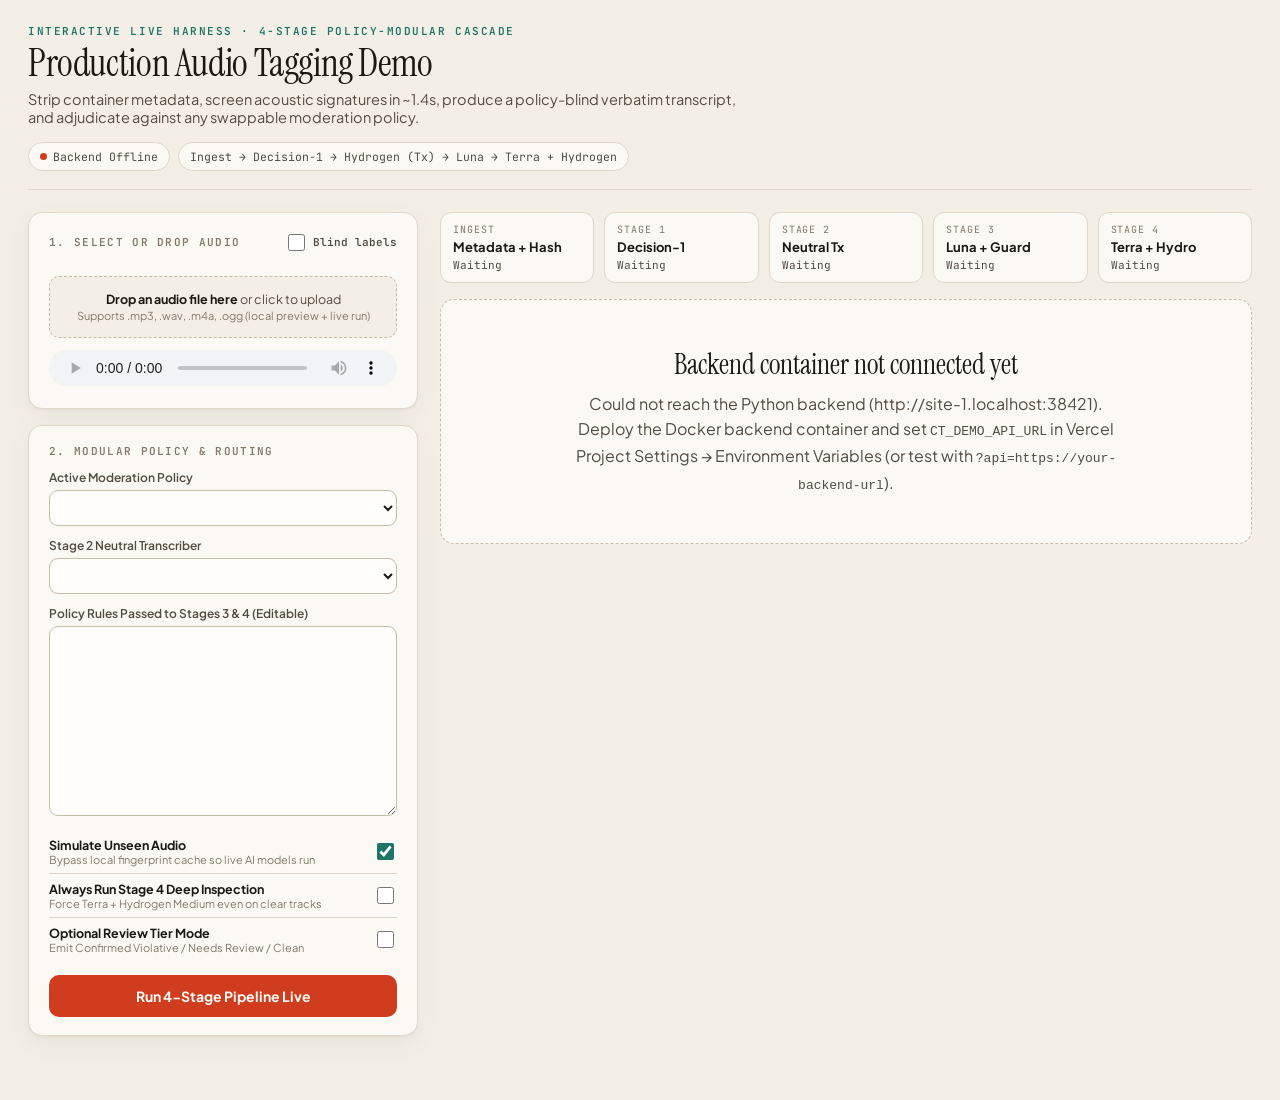
==== commit de841d99: "Update ct-demo UI textarea height for verbatim policy" ====
--- a/ct-demo/index.html
+++ b/ct-demo/index.html
@@ -266,7 +266,8 @@
     display: none;
   }
   textarea {
-    min-height: 112px;
+    min-height: 190px;
+    font-size: 12px;
     line-height: 1.45;
     resize: vertical;
   }
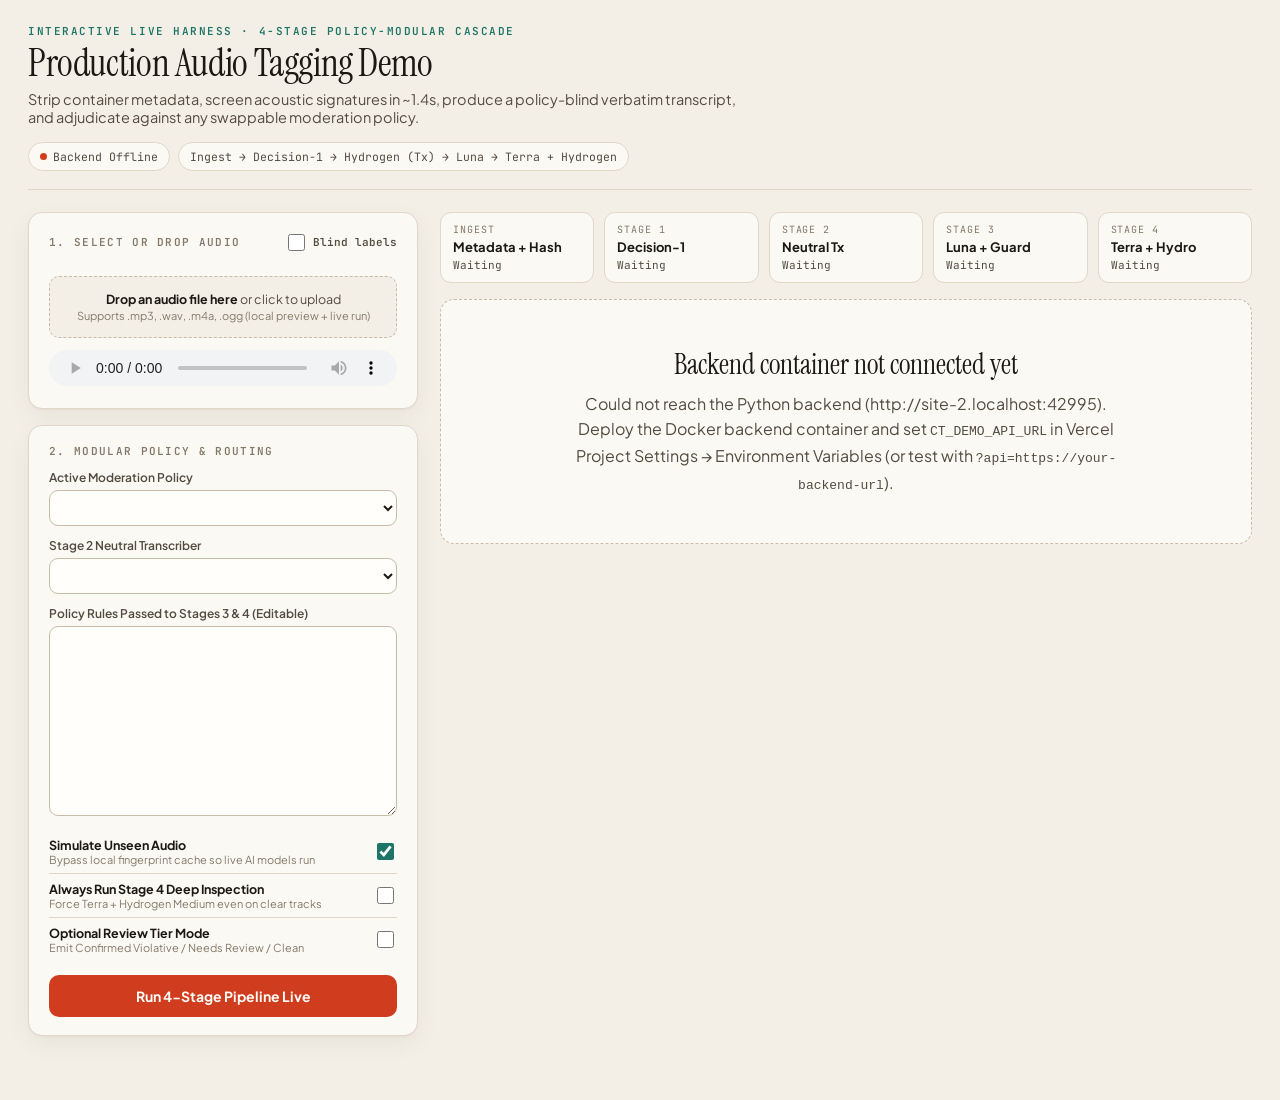
==== commit eea7f8b1: "Sync ct-demo UI with window scan, spoken segments, and safety advisory" ====
--- a/ct-demo/index.html
+++ b/ct-demo/index.html
@@ -987,12 +987,16 @@
       : (final.tag === 'Needs Review' ? 'review' : 'clean');
     const per1k = (Number(final.total_cost_usd || 0) * 1000).toFixed(2);
     const retryNote = final.retries > 0 ? `<div class="metric-box"><div class="metric-k">API Retries</div><div class="metric-v" style="color:var(--amber);">${final.retries}</div></div>` : '';
+    const advisoryNote = final.safety_advisory
+      ? `<div style="margin-top:8px;"><span class="badge badge-amber">⚠ ${esc(final.safety_advisory)}</span></div>`
+      : '';
     els.verdictMount.innerHTML = `
       <div class="verdict-banner ${cls}">
         <div>
           <div class="kicker" style="margin-bottom:2px;color:inherit;opacity:0.8;">${esc(final.resolved_at)}</div>
           <div class="verdict-tag">${esc(final.tag)}</div>
           <div style="font-size:13.5px;color:var(--ink-2);max-width:600px;">${esc(final.summary)}</div>
+          ${advisoryNote}
         </div>
         <div class="verdict-metrics">
           <div class="metric-box"><div class="metric-k">Total Latency</div><div class="metric-v">${esc(final.elapsed_sec)}s</div></div>
@@ -1033,7 +1037,17 @@
       ? `<div class="kv-row">${s4.reasons.map(r => `<span class="badge badge-amber">${esc(r)}</span>`).join('')}</div>`
       : '';
     let hHtml = '<div class="subpanel"><h4>Gemini 4 Hydrogen (Audio) <span class="badge badge-muted">Skipped</span></h4><p class="evidence">Terra resolved with clear confidence and no rare-language acoustic fallback was required.</p></div>';
-    if (h) {
+    if (h && h.status === 'degraded_unavailable') {
+      hHtml = `
+        <div class="subpanel">
+          <h4><span>Gemini 4 Hydrogen · Direct Audio</span><span class="badge badge-amber">Degraded · Unavailable</span></h4>
+          <div class="kv-row" style="margin-bottom:6px;">
+            <span class="kv-chip">${esc(h.elapsed_sec ?? '—')}s · $0.00000</span>
+          </div>
+          <p class="evidence">${esc(h.error || 'Temporary API quota/rate limit unavailable; pipeline degraded conservatively.')}</p>
+        </div>
+      `;
+    } else if (h) {
       const hBadge = hr.verdict === 'relevant' ? '<span class="badge badge-viol">Violative</span>' : '<span class="badge badge-clean">Clean</span>';
       hHtml = `
         <div class="subpanel">
@@ -1108,6 +1122,9 @@
     const introHtml = tx.spoken_intro
       ? `<div class="intro-box"><strong>Spoken Intro Detected:</strong> ${esc(tx.spoken_intro)}</div>`
       : '';
+    const segHtml = tx.spoken_segments
+      ? `<div class="intro-box"><strong>Spoken Mid-Track Segment Detected:</strong> ${esc(tx.spoken_segments)}</div>`
+      : '';
     const expCls = state.txExpanded ? ' expanded' : '';
     const expLabel = state.txExpanded ? 'Collapse Box' : 'Expand Full Lyrics';
     slotHtml.stage2 = `
@@ -1124,7 +1141,7 @@
           ${s2.hedged ? '<span class="badge badge-amber">Tail Hedge Failover</span>' : ''}
           <button type="button" class="tx-toggle-btn">${expLabel}</button>
         </div>
-        ${introHtml}
+        ${introHtml}${segHtml}
         <div class="tx-cols">
           <div>
             <div class="tx-label">Verbatim Original Script</div>
@@ -1147,8 +1164,13 @@
       ['violent_jihad', 'Violent Jihad Lyrics', sc.violent_jihad, true],
       ['terror_group', 'Terror Group Named', sc.terror_group, true],
       ['media_wing_intro', 'Media-Wing Intro', sc.media_wing_intro, true],
+      ...(sc.ideological_threat !== undefined ? [['ideological_threat', 'Ideological Threat', sc.ideological_threat, true]] : []),
       ['safe_exception', 'Safe Exception', sc.safe_exception, false],
     ];
+    const winScan = s1.window_scan;
+    const winChip = (winScan && winScan.num_windows)
+      ? `<span class="kv-chip">Window Scan: <strong>${esc(winScan.num_windows)}×${esc(winScan.win_sec)}s</strong> (${esc(winScan.outcome || 'checked')})</span>`
+      : '';
     const barHtml = bars.map(([, label, val, isDanger]) => {
       const pct = Math.max(0, Math.min(100, Number(val || 0)));
       const fillCls = isDanger ? (pct >= 35 ? 'danger' : '') : 'safe';
@@ -1169,6 +1191,7 @@
         <div class="kv-row">
           <span class="kv-chip">Detected Lang: <strong>${esc(s1.detected_language)}</strong></span>
           <span class="kv-chip">Vocal Mode: <strong>${esc(s1.vocal_mode)}</strong></span>
+          ${winChip}
           ${s1.cleared_early ? '<span class="badge badge-clean">Early Cleared (Saved Stages 2–4)</span>' : '<span class="badge badge-amber">Escalated to Stage 2 Transcription</span>'}
         </div>
         <div class="bar-list">${barHtml}</div>
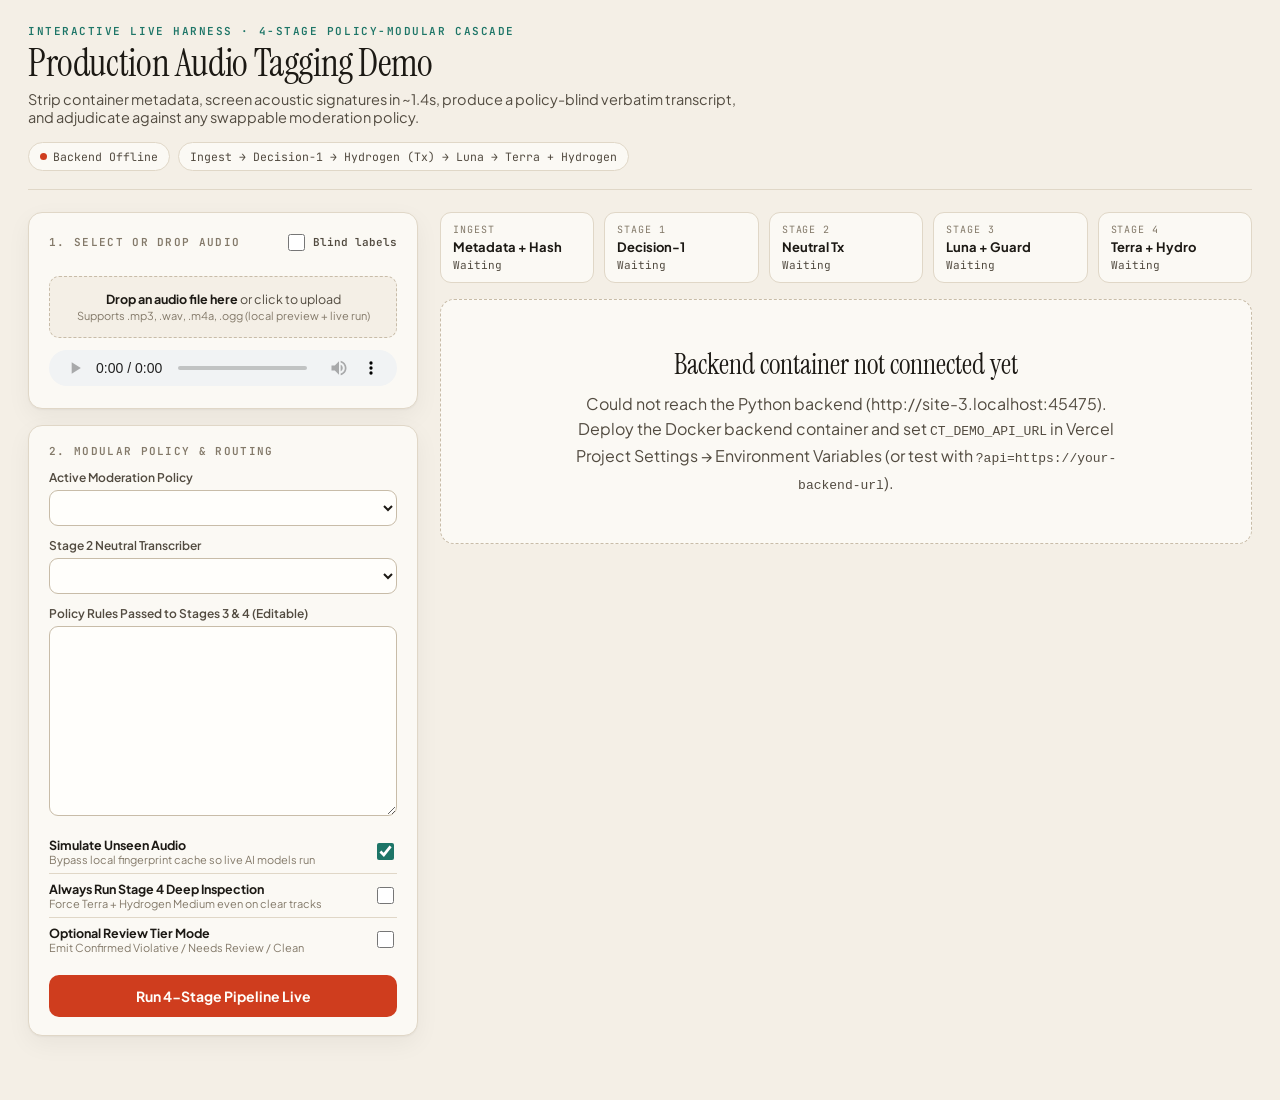
==== commit 1c40c739: "Sync ct-demo UI" ====
--- a/ct-demo/index.html
+++ b/ct-demo/index.html
@@ -631,6 +631,83 @@
     animation: spin 0.7s linear infinite;
   }
   @keyframes spin { to { transform: rotate(360deg); } }
+
+  /* Multi-Policy Matrix */
+  .matrix-grid {
+    display: grid;
+    grid-template-columns: repeat(auto-fit, minmax(210px, 1fr));
+    gap: 10px;
+  }
+  .matrix-card {
+    background: var(--paper);
+    border: 1px solid var(--line);
+    border-radius: 10px;
+    padding: 11px 13px;
+  }
+  .matrix-card.active-pol {
+    border-color: var(--teal);
+    box-shadow: inset 0 0 0 1px var(--teal);
+  }
+  .matrix-head {
+    display: flex;
+    justify-content: space-between;
+    align-items: flex-start;
+    gap: 8px;
+    margin-bottom: 6px;
+  }
+  .matrix-name {
+    font-size: 12.5px;
+    font-weight: 700;
+    color: var(--ink);
+    line-height: 1.3;
+  }
+
+  /* Interactive Splice Timeline & Click-to-Seek Chips */
+  .timeline-box {
+    margin-top: 10px;
+    padding: 9px 11px;
+    background: var(--paper);
+    border: 1px solid var(--line);
+    border-radius: 9px;
+  }
+  .timeline-track {
+    position: relative;
+    height: 12px;
+    background: var(--paper-deep);
+    border: 1px solid var(--line-strong);
+    border-radius: 999px;
+    overflow: hidden;
+    margin: 6px 0 8px;
+  }
+  .timeline-seg {
+    position: absolute;
+    top: 0;
+    bottom: 0;
+    background: var(--vermilion);
+    opacity: 0.85;
+    border-radius: 999px;
+    cursor: pointer;
+    min-width: 6px;
+  }
+  .timeline-seg:hover { opacity: 1; }
+  .seek-chip {
+    display: inline-flex;
+    align-items: center;
+    gap: 4px;
+    padding: 3px 9px;
+    border-radius: 999px;
+    border: 1px solid var(--vermilion-line);
+    background: var(--vermilion-soft);
+    color: var(--vermilion);
+    font-family: var(--mono);
+    font-size: 11px;
+    font-weight: 600;
+    cursor: pointer;
+  }
+  .seek-chip:hover {
+    background: var(--vermilion);
+    color: #fff;
+  }
 </style>
 </head>
 <body>
@@ -669,6 +746,7 @@
         <div id="selectedFileNote" style="margin-top:8px;font-family:var(--mono);font-size:11px;color:var(--teal);display:none;"></div>
 
         <audio id="player" controls preload="metadata"></audio>
+        <div id="timelineMount" class="timeline-box" style="display:none;"></div>
       </div>
 
       <div class="card">
@@ -773,6 +851,7 @@
   fileInput: document.getElementById('fileInput'),
   selectedFileNote: document.getElementById('selectedFileNote'),
   player: document.getElementById('player'),
+  timelineMount: document.getElementById('timelineMount'),
   policySelect: document.getElementById('policySelect'),
   transcriberSelect: document.getElementById('transcriberSelect'),
   policyRules: document.getElementById('policyRules'),
@@ -840,7 +919,47 @@
   return s || '[NO LYRICS]';
 }
 
-const SLOT_ORDER = ['error', 'stage4', 'stage3', 'stage2', 'stage1', 'ingest'];
+const SLOT_ORDER = ['error', 'matrix', 'stage4', 'stage3', 'stage2', 'stage1', 'ingest'];
+
+function seekToSec(sec) {
+  const t = Math.max(0, Number(sec || 0));
+  if (!Number.isFinite(t)) return;
+  try {
+    els.player.currentTime = t;
+    const p = els.player.play();
+    if (p && typeof p.catch === 'function') p.catch(() => {});
+  } catch (_) {}
+}
+
+function renderTimeline(spans, durSec) {
+  if (!Array.isArray(spans) || !spans.length || !(durSec > 0)) {
+    els.timelineMount.style.display = 'none';
+    els.timelineMount.innerHTML = '';
+    return;
+  }
+  const segBars = spans.map(sp => {
+    const st = Math.max(0, Number(sp.start_sec || 0));
+    const en = Math.min(durSec, Math.max(st + 1, Number(sp.end_sec || st + 5)));
+    const leftPct = ((st / durSec) * 100).toFixed(2);
+    const widPct = Math.max(1.8, ((en - st) / durSec) * 100).toFixed(2);
+    return `<div class="timeline-seg" data-seek-sec="${st}" style="left:${leftPct}%;width:${widPct}%;" title="Jump to ${esc(sp.label || '')}: ${esc(sp.excerpt || '')}"></div>`;
+  }).join('');
+  const chips = spans.map(sp =>
+    `<button type="button" class="seek-chip" data-seek-sec="${Number(sp.start_sec || 0)}" title="${esc(sp.excerpt || '')}">&#9654; ${esc(sp.label || '')}</button>`
+  ).join(' ');
+  const nextHtml = `
+    <div style="display:flex;justify-content:space-between;align-items:center;font-family:var(--mono);font-size:10.5px;color:var(--ink-2);">
+      <span><strong>Localized Splice / Anomaly Spans</strong> (click to seek)</span>
+      <span>${durSec.toFixed(1)}s total</span>
+    </div>
+    <div class="timeline-track">${segBars}</div>
+    <div style="display:flex;flex-wrap:wrap;gap:6px;">${chips}</div>
+  `;
+  if (els.timelineMount.innerHTML !== nextHtml) {
+    els.timelineMount.innerHTML = nextHtml;
+  }
+  els.timelineMount.style.display = 'block';
+}
 
 function ensureResultSlots() {
   if (!els.resultsMount.querySelector('.stage-grid')) {
@@ -894,6 +1013,7 @@
     state.uploadedBlobUrl = null;
   }
   els.selectedFileNote.style.display = 'none';
+  renderTimeline([], 0);
   els.player.src = apiUrl(`/api/audio?id=${encodeURIComponent(id)}`);
   renderPresets();
 }
@@ -905,6 +1025,7 @@
   if (state.uploadedBlobUrl) URL.revokeObjectURL(state.uploadedBlobUrl);
   state.uploadedBlobUrl = URL.createObjectURL(file);
   els.player.src = state.uploadedBlobUrl;
+  renderTimeline([], 0);
   els.selectedFileNote.textContent = `Uploaded file ready: ${file.name} (${(file.size / 1024 / 1024).toFixed(2)} MB)`;
   els.selectedFileNote.style.display = 'block';
   renderPresets();
@@ -1023,7 +1144,54 @@
   }
 
   // Build persistent per-stage slot HTML so polling never resets scrollTop in live cards
-  const slotHtml = { error: '', stage4: '', stage3: '', stage2: '', stage1: '', ingest: '' };
+  const slotHtml = { error: '', matrix: '', stage4: '', stage3: '', stage2: '', stage1: '', ingest: '' };
+
+  const durEst = Number(
+    (stages.stage1 && stages.stage1.duration_sec)
+    || (stages.ingest && stages.ingest.metadata_audit && stages.ingest.metadata_audit.duration_sec)
+    || els.player.duration
+    || 0
+  );
+  const liveSpans = (final && final.flagged_spans) || (stages.stage2 && stages.stage2.flagged_spans) || [];
+  if (liveSpans.length && durEst > 0) {
+    renderTimeline(liveSpans, durEst);
+  }
+
+  const polMatrix = (final && final.policy_matrix) || (stages.stage3 && stages.stage3.policy_matrix) || null;
+  if (polMatrix && Object.keys(polMatrix).length > 1) {
+    const mCards = Object.values(polMatrix).map(pm => {
+      const pTag = pm.tag || (pm.verdict === 'relevant' ? 'Violative' : 'Clean');
+      const bCls = (pTag === 'Violative' || pTag === 'Confirmed Violative')
+        ? 'badge-viol'
+        : (pTag === 'Needs Review' ? 'badge-amber' : 'badge-clean');
+      const roleChip = pm.active
+        ? '<span class="badge badge-teal">Active Policy</span>'
+        : '<span class="badge badge-muted">Parallel Check</span>';
+      return `
+        <div class="matrix-card${pm.active ? ' active-pol' : ''}">
+          <div class="matrix-head">
+            <span class="matrix-name">${esc(pm.name)}</span>
+            <span class="badge ${bCls}">${esc(pTag)}</span>
+          </div>
+          <div class="kv-row" style="margin-bottom:6px;">
+            ${roleChip}
+            <span class="kv-chip">Risk: <strong>${esc(pm.risk_score ?? 0)}/100</strong></span>
+          </div>
+          <p class="evidence" style="font-size:12px;">${esc(pm.evidence || pm.subcategory || '')}</p>
+        </div>
+      `;
+    }).join('');
+    const mxCost = (stages.stage3 && stages.stage3.matrix_extra_cost_usd) || 0;
+    slotHtml.matrix = `
+      <section class="card">
+        <div class="stage-head">
+          <h3 class="stage-title">Parallel Multi-Policy Matrix (Single Policy-Blind Transcript)</h3>
+          <span class="stage-meta">0.0s extra wall · +${fmtUsd(mxCost)} marginal</span>
+        </div>
+        <div class="matrix-grid">${mCards}</div>
+      </section>
+    `;
+  }
 
   if (stages.stage4) {
     const s4 = stages.stage4;
@@ -1036,12 +1204,16 @@
     const reasonsRow = (s4.reasons && s4.reasons.length)
       ? `<div class="kv-row">${s4.reasons.map(r => `<span class="badge badge-amber">${esc(r)}</span>`).join('')}</div>`
       : '';
+    const cropInfo = h && h.cropped_audio && h.cropped_audio.used
+      ? `<span class="badge badge-teal" title="Cropped to intro + localized splice windows">Surgical Crop: ${esc(h.cropped_audio.excerpt_duration_sec)}s / ${esc(h.cropped_audio.original_duration_sec)}s</span>`
+      : '';
     let hHtml = '<div class="subpanel"><h4>Gemini 4 Hydrogen (Audio) <span class="badge badge-muted">Skipped</span></h4><p class="evidence">Terra resolved with clear confidence and no rare-language acoustic fallback was required.</p></div>';
     if (h && h.status === 'degraded_unavailable') {
       hHtml = `
         <div class="subpanel">
           <h4><span>Gemini 4 Hydrogen · Direct Audio</span><span class="badge badge-amber">Degraded · Unavailable</span></h4>
           <div class="kv-row" style="margin-bottom:6px;">
+            ${cropInfo}
             <span class="kv-chip">${esc(h.elapsed_sec ?? '—')}s · $0.00000</span>
           </div>
           <p class="evidence">${esc(h.error || 'Temporary API quota/rate limit unavailable; pipeline degraded conservatively.')}</p>
@@ -1053,6 +1225,7 @@
         <div class="subpanel">
           <h4><span>Gemini 4 Hydrogen · Direct Audio</span>${hBadge}</h4>
           <div class="kv-row" style="margin-bottom:6px;">
+            ${cropInfo}
             <span class="kv-chip">Confidence: <strong>${esc(hr.confidence_score ?? '—')}%</strong></span>
             <span class="kv-chip">Lang: <strong>${esc(hr.detected_language || '—')}</strong></span>
             <span class="kv-chip">${esc(h.elapsed_sec)}s · ${fmtUsd(h.cost_usd)}</span>
@@ -1125,6 +1298,13 @@
     const segHtml = tx.spoken_segments
       ? `<div class="intro-box"><strong>Spoken Mid-Track Segment Detected:</strong> ${esc(tx.spoken_segments)}</div>`
       : '';
+    const spans = s2.flagged_spans || [];
+    const spanRowHtml = spans.length
+      ? `<div class="kv-row" style="align-items:center;"><span style="font-family:var(--mono);font-size:11px;color:var(--ink-2);">Jump to segment:</span>${spans.map(sp => `<button type="button" class="seek-chip" data-seek-sec="${Number(sp.start_sec || 0)}" title="${esc(sp.excerpt || '')}">&#9654; ${esc(sp.label || '')} (${esc(sp.kind || 'splice')})</button>`).join('')}</div>`
+      : '';
+    const routeChip = (s2.routed_by && s2.routed_by !== 'explicit_selection')
+      ? `<span class="kv-chip" title="Adaptive Stage 2 model selection">Route: <strong>${esc(s2.routed_by)}</strong></span>`
+      : '';
     const expCls = state.txExpanded ? ' expanded' : '';
     const expLabel = state.txExpanded ? 'Collapse Box' : 'Expand Full Lyrics';
     slotHtml.stage2 = `
@@ -1137,10 +1317,12 @@
           <span class="kv-chip">Languages: <strong>${esc(txLangs)}</strong></span>
           <span class="kv-chip">Vocal Mode: <strong>${esc(tx.vocal_mode)}</strong></span>
           <span class="kv-chip">Lyric Clarity: <strong>${esc(tx.lyric_clarity)}</strong></span>
+          ${routeChip}
           <span class="badge badge-teal">Zero Policy Terms Seen</span>
           ${s2.hedged ? '<span class="badge badge-amber">Tail Hedge Failover</span>' : ''}
           <button type="button" class="tx-toggle-btn">${expLabel}</button>
         </div>
+        ${spanRowHtml}
         ${introHtml}${segHtml}
         <div class="tx-cols">
           <div>
@@ -1168,8 +1350,12 @@
       ['safe_exception', 'Safe Exception', sc.safe_exception, false],
     ];
     const winScan = s1.window_scan;
-    const winChip = (winScan && winScan.num_windows)
-      ? `<span class="kv-chip">Window Scan: <strong>${esc(winScan.num_windows)}×${esc(winScan.win_sec)}s</strong> (${esc(winScan.outcome || 'checked')})</span>`
+    const dspScan = s1.dsp_scan;
+    const dspChip = dspScan
+      ? `<span class="kv-chip">DSP Gate: <strong>${dspScan.is_stationary ? `Stationary (${Number(dspScan.max_novelty || 0).toFixed(2)})` : `Splice Novelty ${Number(dspScan.max_novelty || 0).toFixed(2)}`}</strong></span>`
+      : '';
+    const winChip = winScan
+      ? `<span class="kv-chip">Window Scan: <strong>${winScan.num_windows ? `${esc(winScan.num_windows)}×${esc(winScan.win_sec)}s` : '0 uploads'}</strong> (${esc(winScan.outcome || 'checked')})</span>`
       : '';
     const barHtml = bars.map(([, label, val, isDanger]) => {
       const pct = Math.max(0, Math.min(100, Number(val || 0)));
@@ -1191,6 +1377,7 @@
         <div class="kv-row">
           <span class="kv-chip">Detected Lang: <strong>${esc(s1.detected_language)}</strong></span>
           <span class="kv-chip">Vocal Mode: <strong>${esc(s1.vocal_mode)}</strong></span>
+          ${dspChip}
           ${winChip}
           ${s1.cleared_early ? '<span class="badge badge-clean">Early Cleared (Saved Stages 2–4)</span>' : '<span class="badge badge-amber">Escalated to Stage 2 Transcription</span>'}
         </div>
@@ -1202,9 +1389,14 @@
   if (stages.ingest) {
     const ing = stages.ingest;
     const aud = ing.metadata_audit || {};
+    const sg = aud.stereo_guard || {};
     const statusBadge = ing.status === 'repost_hit'
-      ? `<span class="badge badge-clean">Cache Hit · ${esc(ing.policy_action)} (${Math.round((ing.match_ratio || 0) * 100)}% aligned)</span>`
+      ? `<span class="badge badge-clean">Cache Hit · ${esc(ing.policy_action)} (${Math.round((ing.match_ratio || 0) * 100)}% aligned${ing.matched_stem ? ' · ' + esc(ing.matched_stem) + ' ch' : ''})</span>`
       : '<span class="badge badge-muted">Cache Bypassed · Live AI Path</span>';
+    const stereoBadge = (sg.mode === 'anti_phase_rescued' || sg.mode === 'right_channel_rescued')
+      ? `<span class="badge badge-amber">Stereo Guard: ${esc(sg.mode.replace(/_/g, ' '))} (${esc(sg.rescued_windows)}w)</span>`
+      : (sg.channels === 2 ? `<span class="badge badge-teal">Stereo Phase-Safe (${esc(sg.mode || 'verified')})</span>` : '');
+    const sanBadge = aud.metadata_sanitized ? '<span class="badge badge-teal">All Container Tags Stripped</span>' : '';
     const timingLabel = ing.elapsed_sec !== undefined
       ? `${esc(ing.elapsed_sec)}s (norm ${esc(ing.transcode_sec || 0)}s + up ${esc(ing.upload_sec || 0)}s)`
       : `${esc(ing.elapsed_ms)} ms`;
@@ -1214,14 +1406,15 @@
     slotHtml.ingest = `
       <section class="card">
         <div class="stage-head">
-          <h3 class="stage-title">Ingest · Metadata Sanitization, Normalization &amp; Upload</h3>
+          <h3 class="stage-title">Ingest · Metadata Sanitization, Stereo Guard &amp; Upload</h3>
           <span class="stage-meta">${timingLabel} · $0.00</span>
         </div>
         <div class="kv-row">
           ${statusBadge}
-          <span class="kv-chip">Stripped Metadata: <strong>${Number(aud.stripped_bytes || 0).toLocaleString()} bytes</strong></span>
+          ${stereoBadge}
+          ${sanBadge}
+          <span class="kv-chip">Stripped MP3 Tags: <strong>${Number(aud.stripped_bytes || 0).toLocaleString()} bytes</strong></span>
           ${normChip}
-          <span class="kv-chip">ID3v2: <strong>${aud.had_id3v2 ? 'Removed' : 'None'}</strong> · ID3v1: <strong>${aud.had_id3v1 ? 'Removed' : 'None'}</strong></span>
         </div>
       </section>
     `;
@@ -1261,6 +1454,7 @@
   state.running = true;
   state.startTs = Date.now();
   state.slotCache = {};
+  renderTimeline([], 0);
   els.runBtn.disabled = true;
   els.runBtnText.innerHTML = '<span class="spinner"></span> Running live stages...';
   resetRail();
@@ -1361,7 +1555,17 @@
     }
   });
 
+  els.timelineMount.addEventListener('click', e => {
+    const el = e.target.closest('[data-seek-sec]');
+    if (el) seekToSec(el.getAttribute('data-seek-sec'));
+  });
+
   els.resultsMount.addEventListener('click', e => {
+    const seekEl = e.target.closest('[data-seek-sec]');
+    if (seekEl) {
+      seekToSec(seekEl.getAttribute('data-seek-sec'));
+      return;
+    }
     const btn = e.target.closest('.tx-toggle-btn');
     if (!btn) return;
     state.txExpanded = !state.txExpanded;
